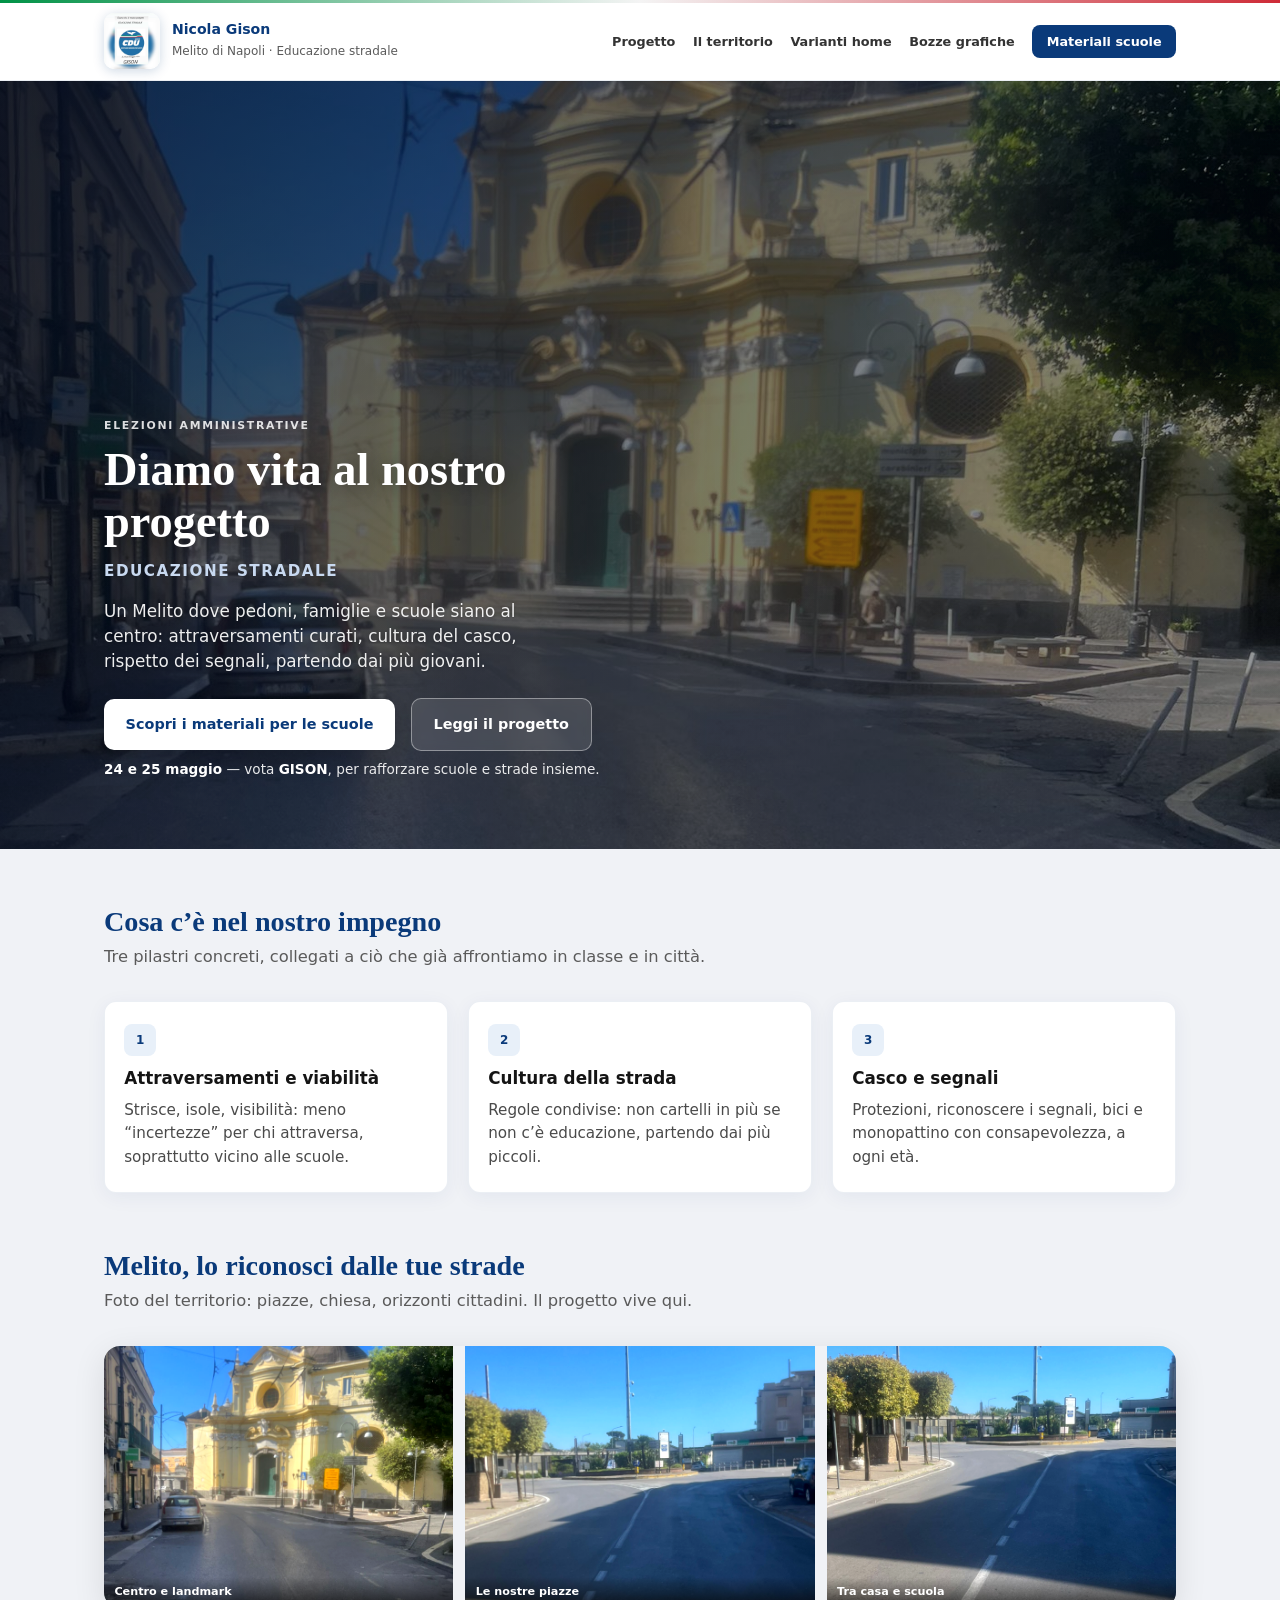
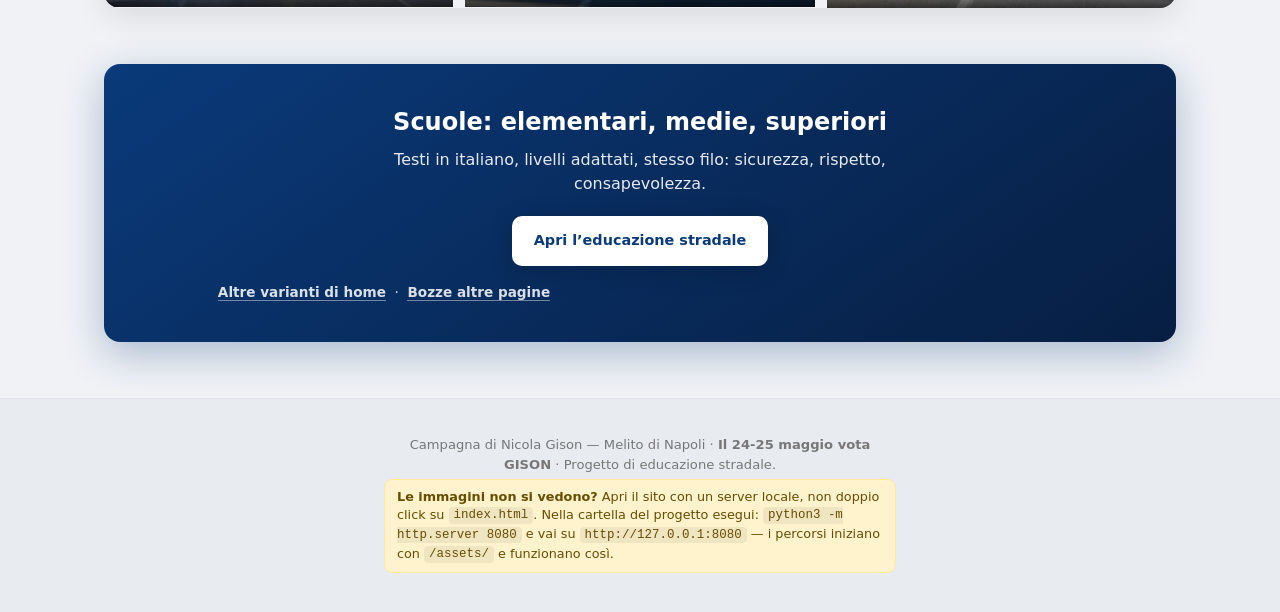
==== index.html @ 807c23c7 "Initial release: site v1.0.0 Made-with: Cursor" ====
<!DOCTYPE html>
<html lang="it">
  <head>
    <meta charset="utf-8" />
    <meta name="viewport" content="width=device-width, initial-scale=1" />
    <title>Nicola Gison — Educazione stradale a Melito di Napoli</title>
    <meta
      name="description"
      content="Diamo vita al nostro progetto. Educazione stradale, sicurezza, rispetto dei segnali. Nicola Gison, Melito di Napoli."
    />
    <link rel="preload" as="image" href="/assets/images/image1.jpeg" />
    <link rel="stylesheet" href="/assets/styles/brand.css" />
    <link rel="stylesheet" href="/assets/styles/landing.css" />
  </head>
  <body class="land">
    <div class="italy-stripe" role="presentation" aria-hidden="true"></div>

    <header class="land-header">
      <div class="land-header__inner">
        <a class="land-brand" href="/">
          <img src="/assets/logo.jpg" width="112" height="112" alt="Logo campagna: Educazione stradale, Nicola Gison" />
          <div class="land-brand__text">
            <strong>Nicola Gison</strong>
            <span>Melito di Napoli · Educazione stradale</span>
          </div>
        </a>
        <nav class="land-nav" aria-label="Navigazione principale">
          <a href="/#progetto">Progetto</a>
          <a href="/#melito">Il territorio</a>
          <a href="/concetti-landing.html">Varianti home</a>
          <a href="/bozze.html">Bozze grafiche</a>
          <a class="land-cta--small" href="/educazione/elementari.html">Materiali scuole</a>
        </nav>
      </div>
    </header>

    <section class="land-hero" aria-labelledby="land-title">
      <div class="land-hero__bg" aria-hidden="true">
        <img
          src="/assets/images/image1.jpeg"
          width="1536"
          height="2048"
          alt=""
          fetchpriority="high"
          decoding="async"
        />
      </div>
      <div class="land-hero__overlay" aria-hidden="true"></div>
      <div class="land-hero__content">
        <p class="land-hero__kicker">Elezioni amministrative</p>
        <h1 id="land-title">Diamo vita al nostro progetto</h1>
        <p class="land-hero__tag">Educazione stradale</p>
        <p class="lead">
          Un Melito dove pedoni, famiglie e scuole siano al centro: attraversamenti curati, cultura del casco, rispetto
          dei segnali, partendo dai più giovani.
        </p>
        <div class="land-hero__actions">
          <a class="land-cta" href="/educazione/elementari.html">Scopri i materiali per le scuole</a>
          <a class="land-cta land-cta--ghost" href="/#progetto">Leggi il progetto</a>
        </div>
        <p class="land-hero__vote">
          <strong>24 e 25 maggio</strong> — vota <strong>GISON</strong>, per rafforzare scuole e strade insieme.
        </p>
      </div>
    </section>

    <div class="land-wrap" id="progetto">
      <section class="land-section" aria-labelledby="h-progetto">
        <h2 id="h-progetto">Cosa c’è nel nostro impegno</h2>
        <p class="land-sub">Tre pilastri concreti, collegati a ciò che già affrontiamo in classe e in città.</p>
        <ol class="land-pillars" role="list">
          <li>
            <span class="n">1</span>
            <h3>Attraversamenti e viabilità</h3>
            <p>Strisce, isole, visibilità: meno “incertezze” per chi attraversa, soprattutto vicino alle scuole.</p>
          </li>
          <li>
            <span class="n">2</span>
            <h3>Cultura della strada</h3>
            <p>Regole condivise: non cartelli in più se non c’è educazione, partendo dai più piccoli.</p>
          </li>
          <li>
            <span class="n">3</span>
            <h3>Casco e segnali</h3>
            <p>Protezioni, riconoscere i segnali, bici e monopattino con consapevolezza, a ogni età.</p>
          </li>
        </ol>
      </section>
    </div>

    <div class="land-wrap" id="melito" style="padding-top: 0">
      <section class="land-section" aria-labelledby="h-melito">
        <h2 id="h-melito">Melito, lo riconosci dalle tue strade</h2>
        <p class="land-sub">Foto del territorio: piazze, chiesa, orizzonti cittadini. Il progetto vive qui.</p>
        <div class="land-photos">
          <figure>
            <img src="/assets/images/image1.jpeg" width="800" height="600" alt="Veduta a Melito, chiesa e strada" loading="lazy" />
            <figcaption>Centro e landmark</figcaption>
          </figure>
          <figure>
            <img src="/assets/images/image2.jpeg" width="800" height="600" alt="Scorcio a Melito di Napoli" loading="lazy" />
            <figcaption>Le nostre piazze</figcaption>
          </figure>
          <figure>
            <img src="/assets/images/image3.jpeg" width="800" height="600" alt="Ambiente cittadino, Melito" loading="lazy" />
            <figcaption>Tra casa e scuola</figcaption>
          </figure>
        </div>
      </section>
    </div>

    <div class="land-wrap" style="padding-top: 0">
      <div class="land-cta-block">
        <h2>Scuole: elementari, medie, superiori</h2>
        <p>Testi in italiano, livelli adattati, stesso filo: sicurezza, rispetto, consapevolezza.</p>
        <a class="land-cta" href="/educazione/elementari.html">Apri l’educazione stradale</a>
        <p style="margin: 1rem 0 0; font-size: 0.85rem; opacity: 0.85">
          <a class="land-link" style="color: #fff; border-color: rgba(255, 255, 255, 0.5)" href="/concetti-landing.html">Altre varianti di home</a>
          &nbsp;·&nbsp;
          <a class="land-link" style="color: #fff; border-color: rgba(255, 255, 255, 0.5)" href="/bozze.html">Bozze altre pagine</a>
        </p>
      </div>
    </div>

    <footer class="land-foot">
      <p>Campagna di Nicola Gison — Melito di Napoli · <strong>Il 24-25 maggio vota GISON</strong> · Progetto di educazione stradale.</p>
      <p class="land-srv" role="note">
        <strong>Le immagini non si vedono?</strong> Apri il sito con un server locale, non doppio click su <code>index.html</code>.
        Nella cartella del progetto esegui: <code>python3 -m http.server 8080</code> e vai su
        <code>http://127.0.0.1:8080</code> — i percorsi iniziano con <code>/assets/</code> e funzionano così.
      </p>
    </footer>
  </body>
</html>
---- assets/styles/brand.css ----
/* Palette da logo campagna: blu, bianco, nero, tricolore. Foto: ritaglio e “punch” in CSS. */
:root {
  --brand-blue: #0a3a7a;
  --brand-blue-mid: #13509e;
  --brand-blue-soft: #e8f0f9;
  --brand-ink: #141414;
  --brand-italy-green: #009246;
  --brand-italy-red: #ce2b37;
  --brand-stone: #c4a35a;
  --brand-white: #ffffff;
  --photo-filter: contrast(1.1) saturate(1.12) brightness(0.99);
  --photo-radius: 10px;
}

.italy-stripe {
  display: block;
  height: 3px;
  width: 100%;
  background: linear-gradient(
    90deg,
    var(--brand-italy-green) 0%,
    #f4f4f4 50%,
    var(--brand-italy-red) 100%
  );
}

/* Logo ufficiale: quadrato, niente crop circolare forzato */
.site-logo {
  display: block;
  border-radius: 10px;
  box-shadow: 0 2px 10px rgba(10, 58, 120, 0.18);
  object-fit: cover;
  background: var(--brand-white);
}

/* Foto del territorio: verticale → hero orizzontale = crop alto (cielo + landmark) */
.photo-hero {
  filter: var(--photo-filter);
  border-radius: var(--photo-radius);
}

@media (pointer: fine) and (hover: hover) {
  .photo-hero:hover {
    filter: contrast(1.14) saturate(1.16) brightness(1.01);
  }
}

/* Striscia educazione: aspect fisso, meno “vuoto” su mobile */
.photo-strip {
  filter: var(--photo-filter);
  width: 100%;
  height: 100%;
  min-height: 120px;
  object-fit: cover;
  object-position: center 32%;
  border-radius: 8px 8px 0 0;
}

.melito-strip figure:nth-child(1) .photo-strip {
  object-position: 50% 30%;
}
.melito-strip figure:nth-child(2) .photo-strip {
  object-position: 50% 38%;
}
.melito-strip figure:nth-child(3) .photo-strip {
  object-position: 50% 35%;
}
---- assets/styles/landing.css ----
/* Landing: una sola colonna, gerarchia chiara, focus su CTA. Richiede server locale o hosting (percorsi /assets/). */
.land {
  --land-max: 72rem;
  --land-pad: clamp(1.25rem, 4vw, 2.5rem);
  color: var(--brand-ink);
  background: #f0f2f6;
  font-family: system-ui, -apple-system, "Segoe UI", Roboto, "Helvetica Neue", sans-serif;
  line-height: 1.5;
  margin: 0;
  min-height: 100vh;
}

.land * {
  box-sizing: border-box;
}

a.land-link {
  color: var(--brand-blue-mid);
  font-weight: 600;
  text-decoration: none;
  border-bottom: 1px solid rgba(19, 80, 158, 0.35);
}
a.land-link:hover {
  border-color: var(--brand-blue);
  color: var(--brand-blue);
}

/* Header */
.land-header {
  position: sticky;
  top: 0;
  z-index: 20;
  background: rgba(255, 255, 255, 0.95);
  backdrop-filter: blur(8px);
  -webkit-backdrop-filter: blur(8px);
  border-bottom: 1px solid rgba(10, 58, 120, 0.08);
  box-shadow: 0 1px 0 rgba(0, 0, 0, 0.04);
}
.land-header__inner {
  max-width: var(--land-max);
  margin: 0 auto;
  padding: 0.65rem var(--land-pad);
  display: flex;
  flex-wrap: wrap;
  align-items: center;
  justify-content: space-between;
  gap: 0.75rem 1.25rem;
}
.land-brand {
  display: flex;
  align-items: center;
  gap: 0.75rem;
  text-decoration: none;
  color: inherit;
}
.land-brand img {
  width: 3.5rem;
  height: 3.5rem;
  border-radius: 10px;
  box-shadow: 0 2px 12px rgba(10, 58, 120, 0.2);
  flex-shrink: 0;
}
.land-brand__text strong {
  display: block;
  font-size: 0.88rem;
  line-height: 1.2;
  color: var(--brand-blue);
}
.land-brand__text span {
  font-size: 0.75rem;
  color: #5a5a5a;
  font-weight: 500;
}
.land-nav {
  display: flex;
  flex-wrap: wrap;
  gap: 0.4rem 1.1rem;
  font-size: 0.8rem;
  font-weight: 600;
  align-items: center;
}
.land-nav a {
  color: #333;
  text-decoration: none;
  padding: 0.4rem 0;
}
.land-nav a:hover {
  color: var(--brand-blue);
}
.land-nav a.land-cta--small {
  background: var(--brand-blue);
  color: #fff !important;
  padding: 0.45rem 0.9rem;
  border-radius: 8px;
  font-size: 0.8rem;
}
.land-nav a.land-cta--small:hover {
  background: var(--brand-blue-mid);
}

/* Hero */
.land-hero {
  position: relative;
  min-height: min(88vh, 48rem);
  display: flex;
  align-items: flex-end;
  color: #fff;
  overflow: hidden;
}
.land-hero__bg {
  position: absolute;
  inset: 0;
  z-index: 0;
  background: var(--brand-blue) center / cover no-repeat;
}
.land-hero__bg img {
  width: 100%;
  height: 100%;
  object-fit: cover;
  object-position: center 30%;
  display: block;
  /* Equilibrio: foto visibile, testo ancora leggibile */
  filter: brightness(0.9) contrast(1.06) saturate(1.06);
}
.land-hero__overlay {
  position: absolute;
  inset: 0;
  z-index: 1;
  /* Velo più leggero rispetto alla versione “troppo scura” */
  background: linear-gradient(
    120deg,
    rgba(0, 0, 0, 0.12) 0%,
    rgba(0, 0, 0, 0.04) 100%
  ),
    linear-gradient(
      120deg,
      rgba(2, 10, 28, 0.78) 0%,
      rgba(2, 10, 28, 0.48) 45%,
      rgba(2, 10, 28, 0.32) 100%
    );
  pointer-events: none;
}
.land-hero__content {
  position: relative;
  z-index: 2;
  max-width: var(--land-max);
  margin: 0 auto;
  padding: 2.5rem var(--land-pad) 3.5rem;
  width: 100%;
}
.land-hero__kicker {
  text-transform: uppercase;
  letter-spacing: 0.16em;
  font-size: 0.68rem;
  font-weight: 700;
  color: rgba(255, 255, 255, 0.85);
  margin: 0 0 0.6rem;
}
.land-hero h1 {
  font-family: Georgia, "Times New Roman", serif;
  font-size: clamp(1.9rem, 4.2vw, 2.9rem);
  font-weight: 600;
  line-height: 1.12;
  margin: 0 0 0.75rem;
  max-width: 18ch;
  text-shadow: 0 2px 20px rgba(0, 0, 0, 0.35);
}
.land-hero__tag {
  display: block;
  font-size: 0.95rem;
  font-weight: 700;
  text-transform: uppercase;
  letter-spacing: 0.1em;
  color: #c8d9f0;
  margin: 0 0 1rem;
  max-width: 28ch;
}
.land-hero p.lead {
  font-size: 1.05rem;
  line-height: 1.5;
  max-width: 40ch;
  color: rgba(255, 255, 255, 0.92);
  margin: 0 0 1.5rem;
  text-shadow: 0 1px 3px rgba(0, 0, 0, 0.25);
}
.land-hero__actions {
  display: flex;
  flex-wrap: wrap;
  align-items: center;
  gap: 0.75rem 1rem;
}
a.land-cta {
  display: inline-flex;
  align-items: center;
  justify-content: center;
  padding: 0.9rem 1.35rem;
  background: #fff;
  color: var(--brand-blue) !important;
  font-weight: 700;
  font-size: 0.9rem;
  text-decoration: none;
  border-radius: 10px;
  box-shadow: 0 4px 24px rgba(0, 0, 0, 0.2);
  border: none;
}
a.land-cta:hover {
  background: #f0f4fc;
  color: var(--brand-ink) !important;
}
a.land-cta--ghost {
  background: rgba(255, 255, 255, 0.12);
  color: #fff !important;
  box-shadow: none;
  border: 1px solid rgba(255, 255, 255, 0.4);
  backdrop-filter: blur(4px);
}
a.land-cta--ghost:hover {
  background: rgba(255, 255, 255, 0.22);
  color: #fff !important;
}
.land-hero__vote {
  font-size: 0.85rem;
  color: rgba(255, 255, 255, 0.9);
  width: 100%;
  margin-top: 0.5rem;
}
.land-hero__vote strong {
  color: #fff;
}

/* Sezioni */
.land-wrap {
  max-width: var(--land-max);
  margin: 0 auto;
  padding: 3.5rem var(--land-pad);
}
.land-section h2 {
  font-family: Georgia, serif;
  font-size: clamp(1.45rem, 2.2vw, 1.8rem);
  color: var(--brand-blue);
  margin: 0 0 0.4rem;
  line-height: 1.2;
}
.land-section .land-sub {
  color: #5a5a5a;
  font-size: 1.02rem;
  max-width: 46rem;
  margin: 0 0 2rem;
}

.land-pillars {
  display: grid;
  grid-template-columns: repeat(auto-fit, minmax(15rem, 1fr));
  gap: 1.25rem;
  margin: 0;
  list-style: none;
  padding: 0;
}
.land-pillars li {
  background: #fff;
  border-radius: 12px;
  padding: 1.35rem 1.2rem 1.4rem;
  border: 1px solid rgba(10, 58, 120, 0.08);
  box-shadow: 0 4px 20px rgba(10, 58, 120, 0.06);
}
.land-pillars .n {
  display: inline-flex;
  width: 2rem;
  height: 2rem;
  align-items: center;
  justify-content: center;
  background: var(--brand-blue-soft);
  color: var(--brand-blue);
  font-size: 0.75rem;
  font-weight: 800;
  border-radius: 8px;
  margin-bottom: 0.65rem;
}
.land-pillars h3 {
  margin: 0 0 0.45rem;
  font-size: 1.05rem;
  color: var(--brand-ink);
}
.land-pillars p {
  margin: 0;
  color: #4a4a4a;
  font-size: 0.95rem;
  line-height: 1.55;
}

.land-photos {
  display: grid;
  grid-template-columns: repeat(3, 1fr);
  gap: 0.75rem;
  border-radius: 16px;
  overflow: hidden;
  box-shadow: 0 8px 32px rgba(0, 0, 0, 0.1);
}
@media (max-width: 700px) {
  .land-photos {
    grid-template-columns: 1fr;
  }
}
.land-photos figure {
  margin: 0;
  position: relative;
  aspect-ratio: 4/3;
  background: #ddd;
}
.land-photos img {
  width: 100%;
  height: 100%;
  object-fit: cover;
  object-position: center 32%;
  display: block;
  filter: contrast(1.08) saturate(1.1);
  transition: transform 0.4s ease;
}
@media (pointer: fine) and (hover: hover) {
  .land-photos figure:hover img {
    transform: scale(1.02);
  }
}
.land-photos figcaption {
  position: absolute;
  bottom: 0;
  left: 0;
  right: 0;
  padding: 0.5rem 0.65rem;
  background: linear-gradient(transparent, rgba(0, 0, 0, 0.7));
  color: #fff;
  font-size: 0.7rem;
  line-height: 1.3;
  font-weight: 600;
}

.land-cta-block {
  text-align: center;
  background: linear-gradient(145deg, var(--brand-blue) 0%, #071e42 100%);
  color: #fff;
  border-radius: 16px;
  padding: 2.5rem 1.5rem;
  margin: 0;
  box-shadow: 0 12px 40px rgba(10, 58, 120, 0.3);
}
.land-cta-block h2 {
  color: #fff;
  margin: 0 0 0.5rem;
}
.land-cta-block p {
  margin: 0 0 1.25rem;
  opacity: 0.9;
  max-width: 32rem;
  margin-left: auto;
  margin-right: auto;
}
.land-cta-block a.land-cta {
  color: var(--brand-blue) !important;
  background: #fff;
}

.land-foot {
  text-align: center;
  padding: 2rem var(--land-pad) 2.5rem;
  color: #777;
  font-size: 0.82rem;
  border-top: 1px solid #e0e4ea;
  background: #e8ebf0;
}
.land-foot p {
  margin: 0.25rem 0;
  max-width: 32rem;
  margin-left: auto;
  margin-right: auto;
}

.land-srv {
  max-width: 32rem;
  margin: 0.75rem auto 0;
  padding: 0.5rem 0.75rem;
  background: #fff3cd;
  color: #664d00;
  border-radius: 8px;
  font-size: 0.8rem;
  line-height: 1.4;
  text-align: left;
  border: 1px solid #ffe7a0;
}
.land-srv code {
  font-size: 0.78rem;
  background: rgba(0, 0, 0, 0.06);
  padding: 0.1em 0.4em;
  border-radius: 4px;
}
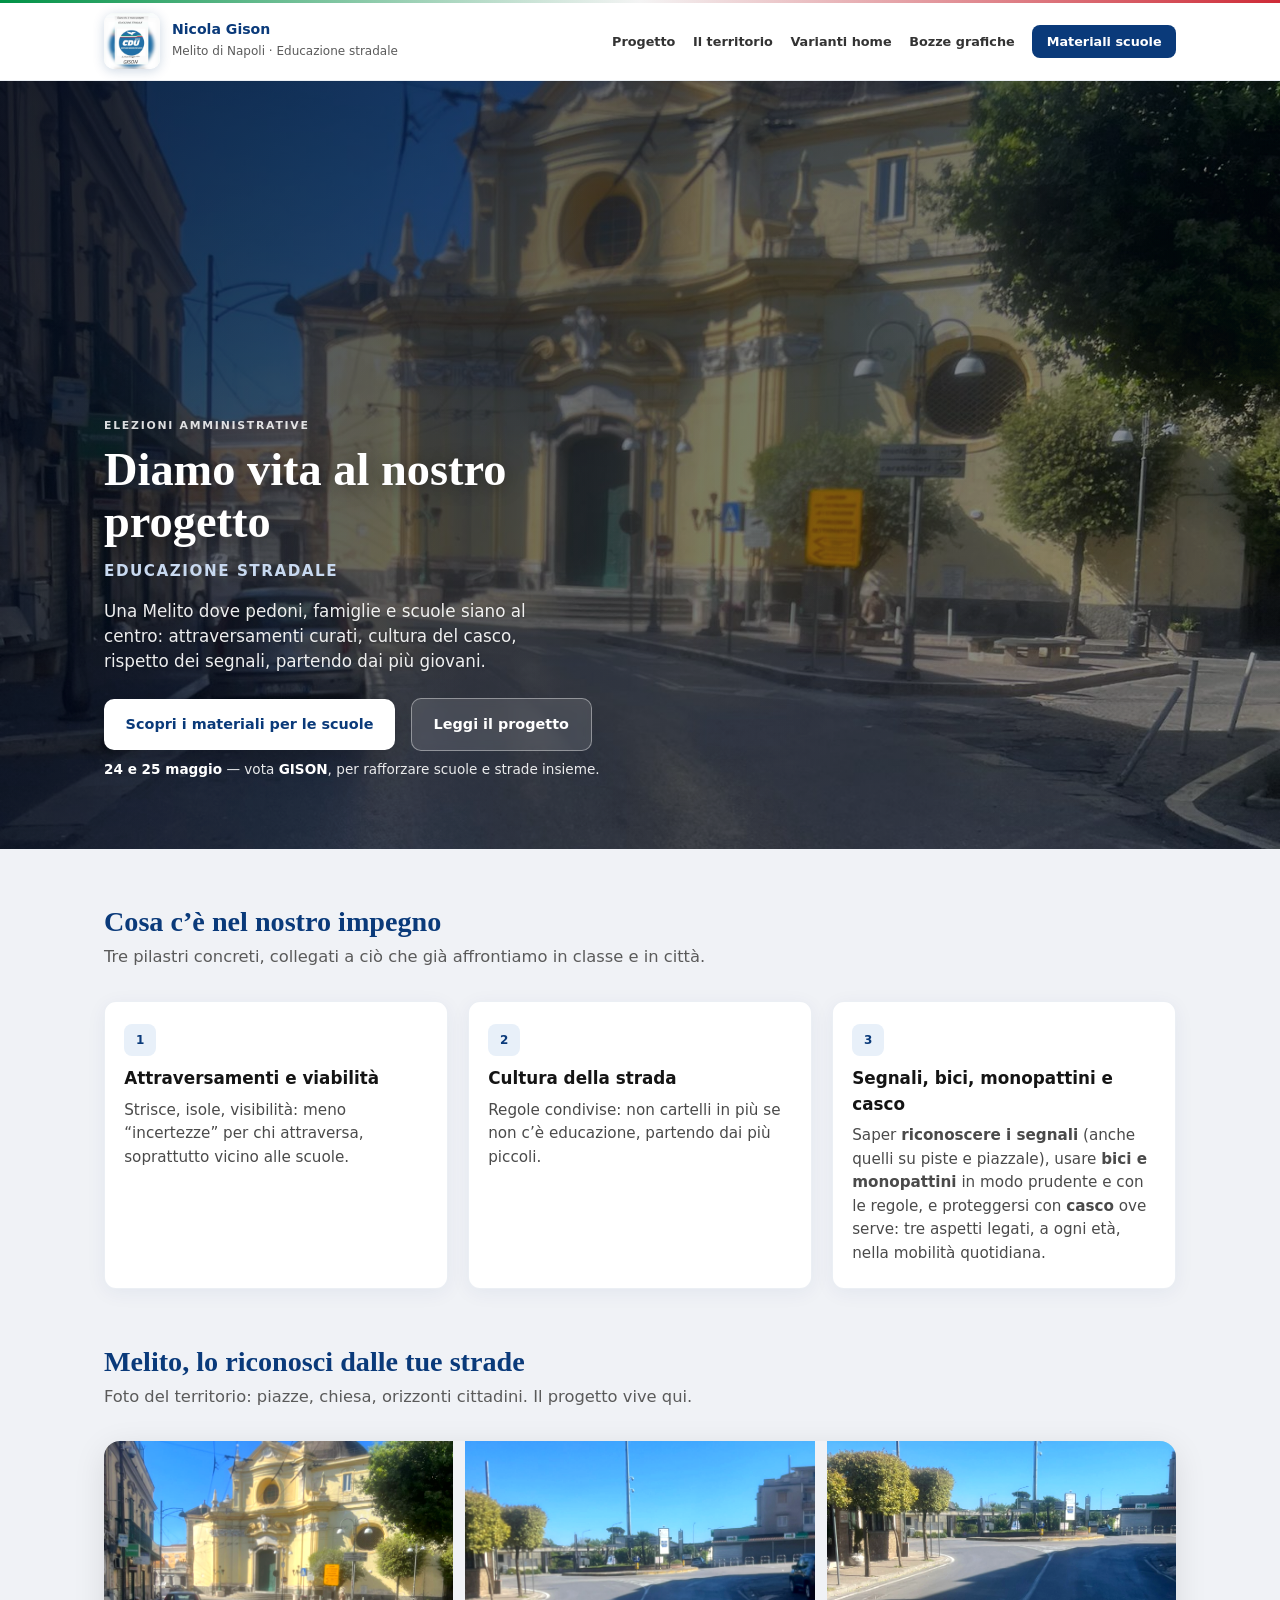
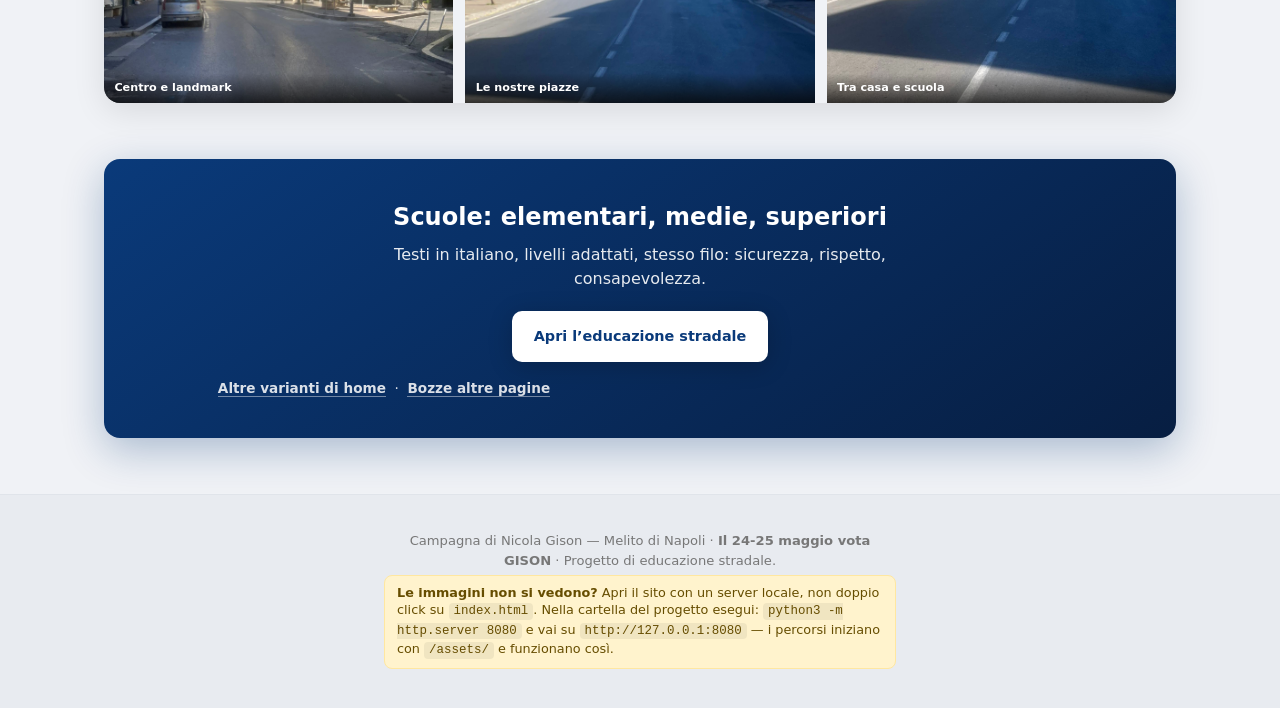
==== commit 834ef26c: "Contenuti educazione stradale: pilastro 3 (segnali, bici, monopattini, casco), Una Melito, illustraz" ====
--- a/index.html
+++ b/index.html
@@ -3,6 +3,10 @@
   <head>
     <meta charset="utf-8" />
     <meta name="viewport" content="width=device-width, initial-scale=1" />
+    <link rel="canonical" href="https://scuolaeguida.com/" />
+    <meta property="og:url" content="https://scuolaeguida.com/" />
+    <meta property="og:site_name" content="Nicola Gison — Educazione stradale, Melito" />
+    <meta property="og:type" content="website" />
     <title>Nicola Gison — Educazione stradale a Melito di Napoli</title>
     <meta
       name="description"
@@ -51,7 +55,7 @@
         <h1 id="land-title">Diamo vita al nostro progetto</h1>
         <p class="land-hero__tag">Educazione stradale</p>
         <p class="lead">
-          Un Melito dove pedoni, famiglie e scuole siano al centro: attraversamenti curati, cultura del casco, rispetto
+          Una Melito dove pedoni, famiglie e scuole siano al centro: attraversamenti curati, cultura del casco, rispetto
           dei segnali, partendo dai più giovani.
         </p>
         <div class="land-hero__actions">
@@ -81,8 +85,12 @@
           </li>
           <li>
             <span class="n">3</span>
-            <h3>Casco e segnali</h3>
-            <p>Protezioni, riconoscere i segnali, bici e monopattino con consapevolezza, a ogni età.</p>
+            <h3>Segnali, bici, monopattini e casco</h3>
+            <p>
+              Saper <strong>riconoscere i segnali</strong> (anche quelli su piste e piazzale), usare
+              <strong>bici e monopattini</strong> in modo prudente e con le regole, e proteggersi con
+              <strong>casco</strong> ove serve: tre aspetti legati, a ogni età, nella mobilità quotidiana.
+            </p>
           </li>
         </ol>
       </section>
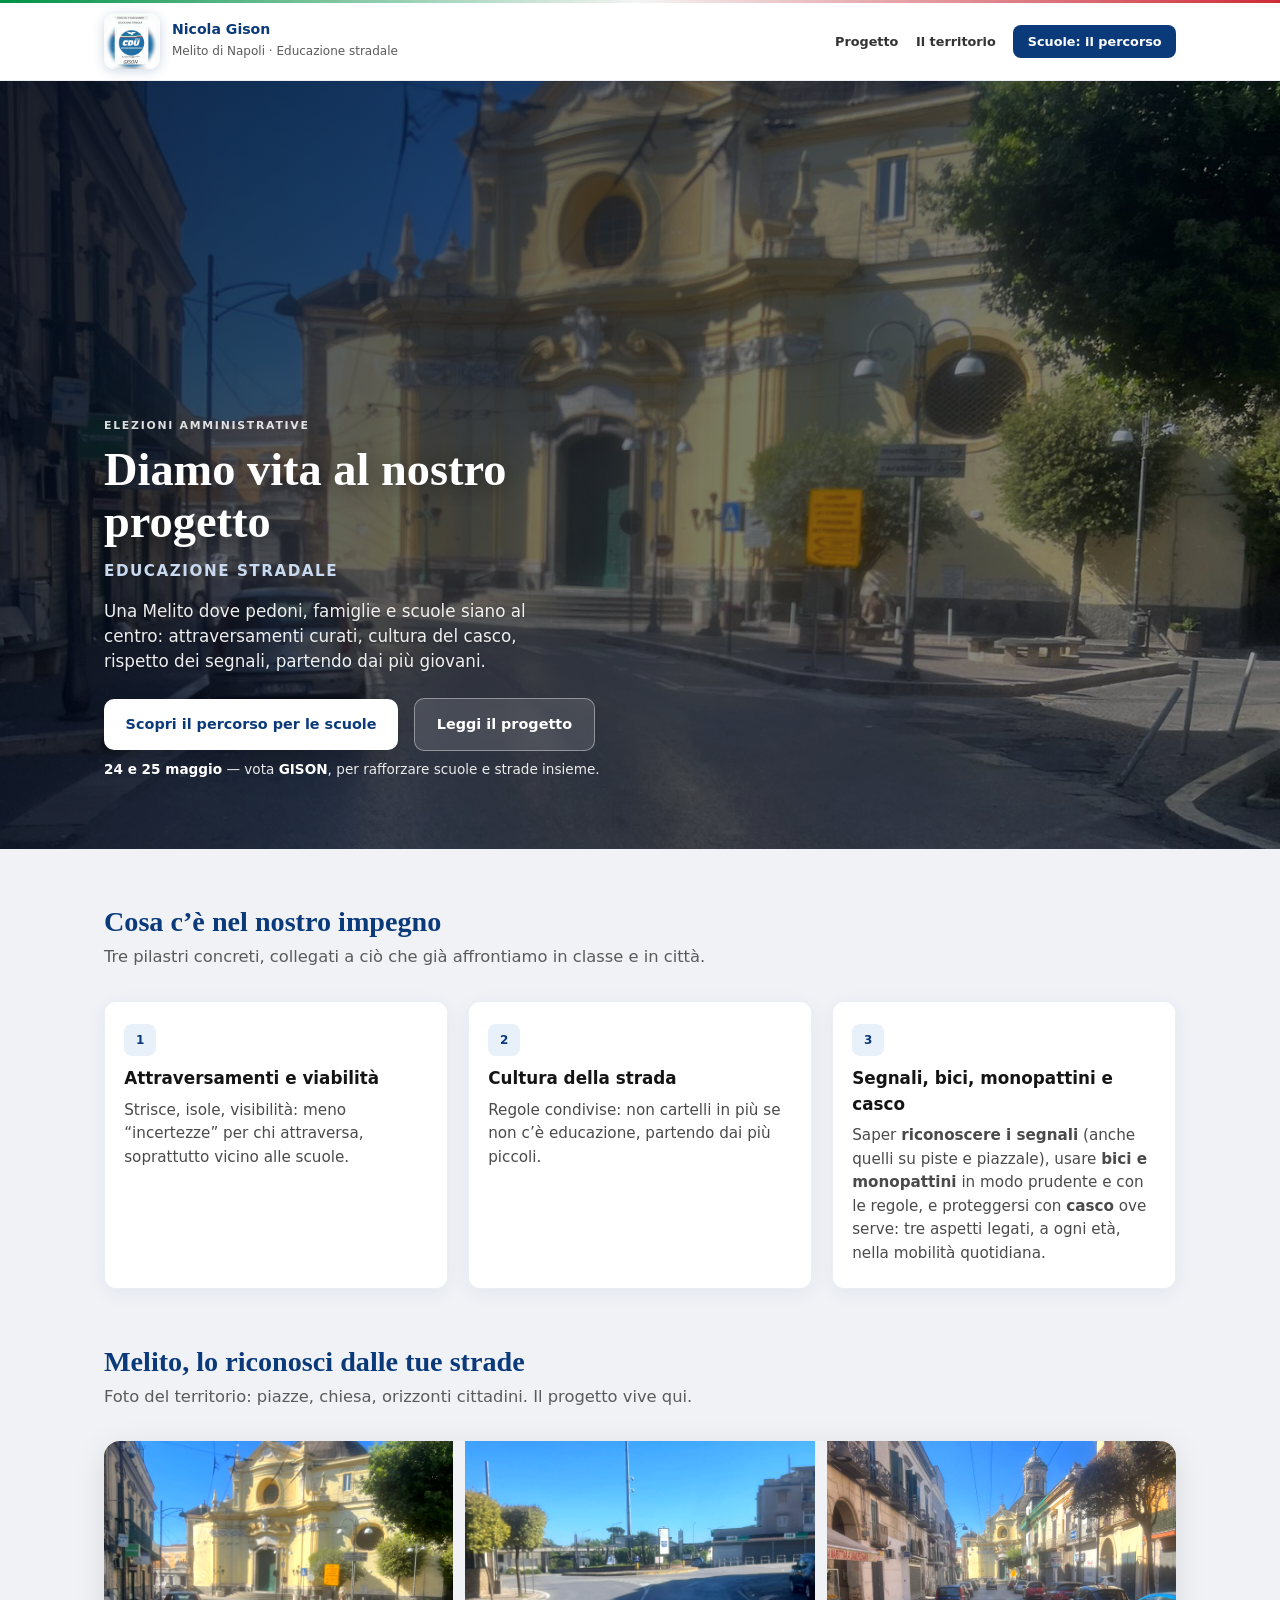
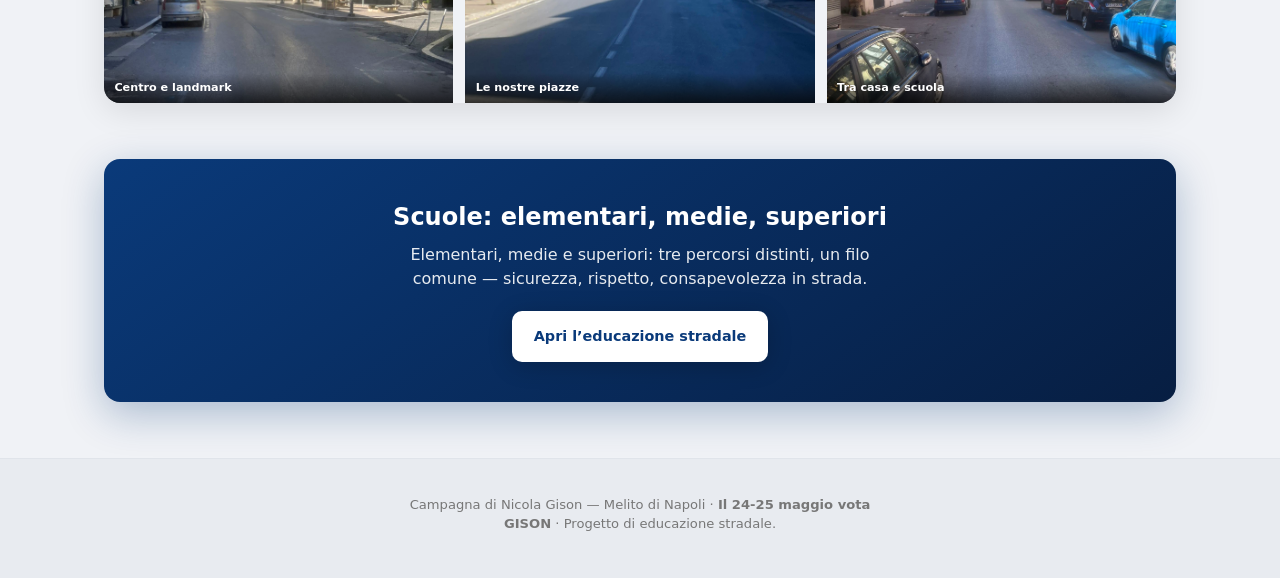
==== commit 98221164: "Contenuti educazione, SEO/social, Analytics, stili griglia e asset - Meta Open Graph e Twitter su tu" ====
--- a/index.html
+++ b/index.html
@@ -1,17 +1,66 @@
 <!DOCTYPE html>
 <html lang="it">
   <head>
+    <!-- Google tag (gtag.js) -->
+    <script async src="https://www.googletagmanager.com/gtag/js?id=G-B998GMXYSK"></script>
+    <script>
+      window.dataLayer = window.dataLayer || [];
+      function gtag(){dataLayer.push(arguments);}
+      gtag('js', new Date());
+
+      gtag('config', 'G-B998GMXYSK');
+    </script>
     <meta charset="utf-8" />
     <meta name="viewport" content="width=device-width, initial-scale=1" />
     <link rel="canonical" href="https://scuolaeguida.com/" />
-    <meta property="og:url" content="https://scuolaeguida.com/" />
-    <meta property="og:site_name" content="Nicola Gison — Educazione stradale, Melito" />
-    <meta property="og:type" content="website" />
     <title>Nicola Gison — Educazione stradale a Melito di Napoli</title>
     <meta
       name="description"
-      content="Diamo vita al nostro progetto. Educazione stradale, sicurezza, rispetto dei segnali. Nicola Gison, Melito di Napoli."
+      content="Diamo vita al nostro progetto. Educazione stradale, sicurezza, rispetto dei segnali. Percorsi per scuole e città. Nicola Gison, Melito di Napoli."
     />
+    <meta name="theme-color" content="#0a3a7a" />
+    <meta property="og:locale" content="it_IT" />
+    <meta property="og:type" content="website" />
+    <meta property="og:site_name" content="Nicola Gison — Educazione stradale" />
+    <meta property="og:url" content="https://scuolaeguida.com/" />
+    <meta property="og:title" content="Nicola Gison — Educazione stradale a Melito di Napoli" />
+    <meta
+      property="og:description"
+      content="Diamo vita al nostro progetto. Educazione stradale, sicurezza, rispetto dei segnali. Percorsi per scuole e città. Nicola Gison, Melito di Napoli."
+    />
+    <meta property="og:image" content="https://scuolaeguida.com/assets/images/image1.jpeg" />
+    <meta property="og:image:width" content="1536" />
+    <meta property="og:image:height" content="2048" />
+    <meta
+      property="og:image:alt"
+      content="Veduta a Melito — educazione stradale, pedoni, scuole e città con Nicola Gison"
+    />
+    <meta name="twitter:card" content="summary_large_image" />
+    <meta name="twitter:title" content="Nicola Gison — Educazione stradale a Melito di Napoli" />
+    <meta
+      name="twitter:description"
+      content="Diamo vita al nostro progetto. Educazione stradale, sicurezza, rispetto dei segnali. Percorsi per scuole e città. Nicola Gison, Melito di Napoli."
+    />
+    <meta name="twitter:image" content="https://scuolaeguida.com/assets/images/image1.jpeg" />
+    <script type="application/ld+json">
+      {
+        "@context": "https://schema.org",
+        "@type": "WebSite",
+        "name": "Nicola Gison — Educazione stradale",
+        "url": "https://scuolaeguida.com/",
+        "inLanguage": "it-IT",
+        "description": "Diamo vita al nostro progetto. Educazione stradale, sicurezza, rispetto dei segnali. Percorsi per scuole e città. Melito di Napoli.",
+        "publisher": {
+          "@type": "Person",
+          "name": "Nicola Gison",
+          "address": {
+            "@type": "PostalAddress",
+            "addressLocality": "Melito di Napoli",
+            "addressCountry": "IT"
+          }
+        }
+      }
+    </script>
     <link rel="preload" as="image" href="/assets/images/image1.jpeg" />
     <link rel="stylesheet" href="/assets/styles/brand.css" />
     <link rel="stylesheet" href="/assets/styles/landing.css" />
@@ -31,9 +80,7 @@
         <nav class="land-nav" aria-label="Navigazione principale">
           <a href="/#progetto">Progetto</a>
           <a href="/#melito">Il territorio</a>
-          <a href="/concetti-landing.html">Varianti home</a>
-          <a href="/bozze.html">Bozze grafiche</a>
-          <a class="land-cta--small" href="/educazione/elementari.html">Materiali scuole</a>
+          <a class="land-cta--small" href="/educazione/elementari.html">Scuole: il percorso</a>
         </nav>
       </div>
     </header>
@@ -59,7 +106,7 @@
           dei segnali, partendo dai più giovani.
         </p>
         <div class="land-hero__actions">
-          <a class="land-cta" href="/educazione/elementari.html">Scopri i materiali per le scuole</a>
+          <a class="land-cta" href="/educazione/elementari.html">Scopri il percorso per le scuole</a>
           <a class="land-cta land-cta--ghost" href="/#progetto">Leggi il progetto</a>
         </div>
         <p class="land-hero__vote">
@@ -110,7 +157,7 @@
             <figcaption>Le nostre piazze</figcaption>
           </figure>
           <figure>
-            <img src="/assets/images/image3.jpeg" width="800" height="600" alt="Ambiente cittadino, Melito" loading="lazy" />
+            <img src="/assets/images/image6.JPG" width="800" height="600" alt="Veduta a Melito di Napoli" loading="lazy" />
             <figcaption>Tra casa e scuola</figcaption>
           </figure>
         </div>
@@ -120,23 +167,13 @@
     <div class="land-wrap" style="padding-top: 0">
       <div class="land-cta-block">
         <h2>Scuole: elementari, medie, superiori</h2>
-        <p>Testi in italiano, livelli adattati, stesso filo: sicurezza, rispetto, consapevolezza.</p>
+        <p>Elementari, medie e superiori: tre percorsi distinti, un filo comune — sicurezza, rispetto, consapevolezza in strada.</p>
         <a class="land-cta" href="/educazione/elementari.html">Apri l’educazione stradale</a>
-        <p style="margin: 1rem 0 0; font-size: 0.85rem; opacity: 0.85">
-          <a class="land-link" style="color: #fff; border-color: rgba(255, 255, 255, 0.5)" href="/concetti-landing.html">Altre varianti di home</a>
-          &nbsp;·&nbsp;
-          <a class="land-link" style="color: #fff; border-color: rgba(255, 255, 255, 0.5)" href="/bozze.html">Bozze altre pagine</a>
-        </p>
       </div>
     </div>
 
     <footer class="land-foot">
       <p>Campagna di Nicola Gison — Melito di Napoli · <strong>Il 24-25 maggio vota GISON</strong> · Progetto di educazione stradale.</p>
-      <p class="land-srv" role="note">
-        <strong>Le immagini non si vedono?</strong> Apri il sito con un server locale, non doppio click su <code>index.html</code>.
-        Nella cartella del progetto esegui: <code>python3 -m http.server 8080</code> e vai su
-        <code>http://127.0.0.1:8080</code> — i percorsi iniziano con <code>/assets/</code> e funzionano così.
-      </p>
     </footer>
   </body>
 </html>
--- a/assets/styles/landing.css
+++ b/assets/styles/landing.css
@@ -373,22 +373,3 @@
   margin-left: auto;
   margin-right: auto;
 }
-
-.land-srv {
-  max-width: 32rem;
-  margin: 0.75rem auto 0;
-  padding: 0.5rem 0.75rem;
-  background: #fff3cd;
-  color: #664d00;
-  border-radius: 8px;
-  font-size: 0.8rem;
-  line-height: 1.4;
-  text-align: left;
-  border: 1px solid #ffe7a0;
-}
-.land-srv code {
-  font-size: 0.78rem;
-  background: rgba(0, 0, 0, 0.06);
-  padding: 0.1em 0.4em;
-  border-radius: 4px;
-}
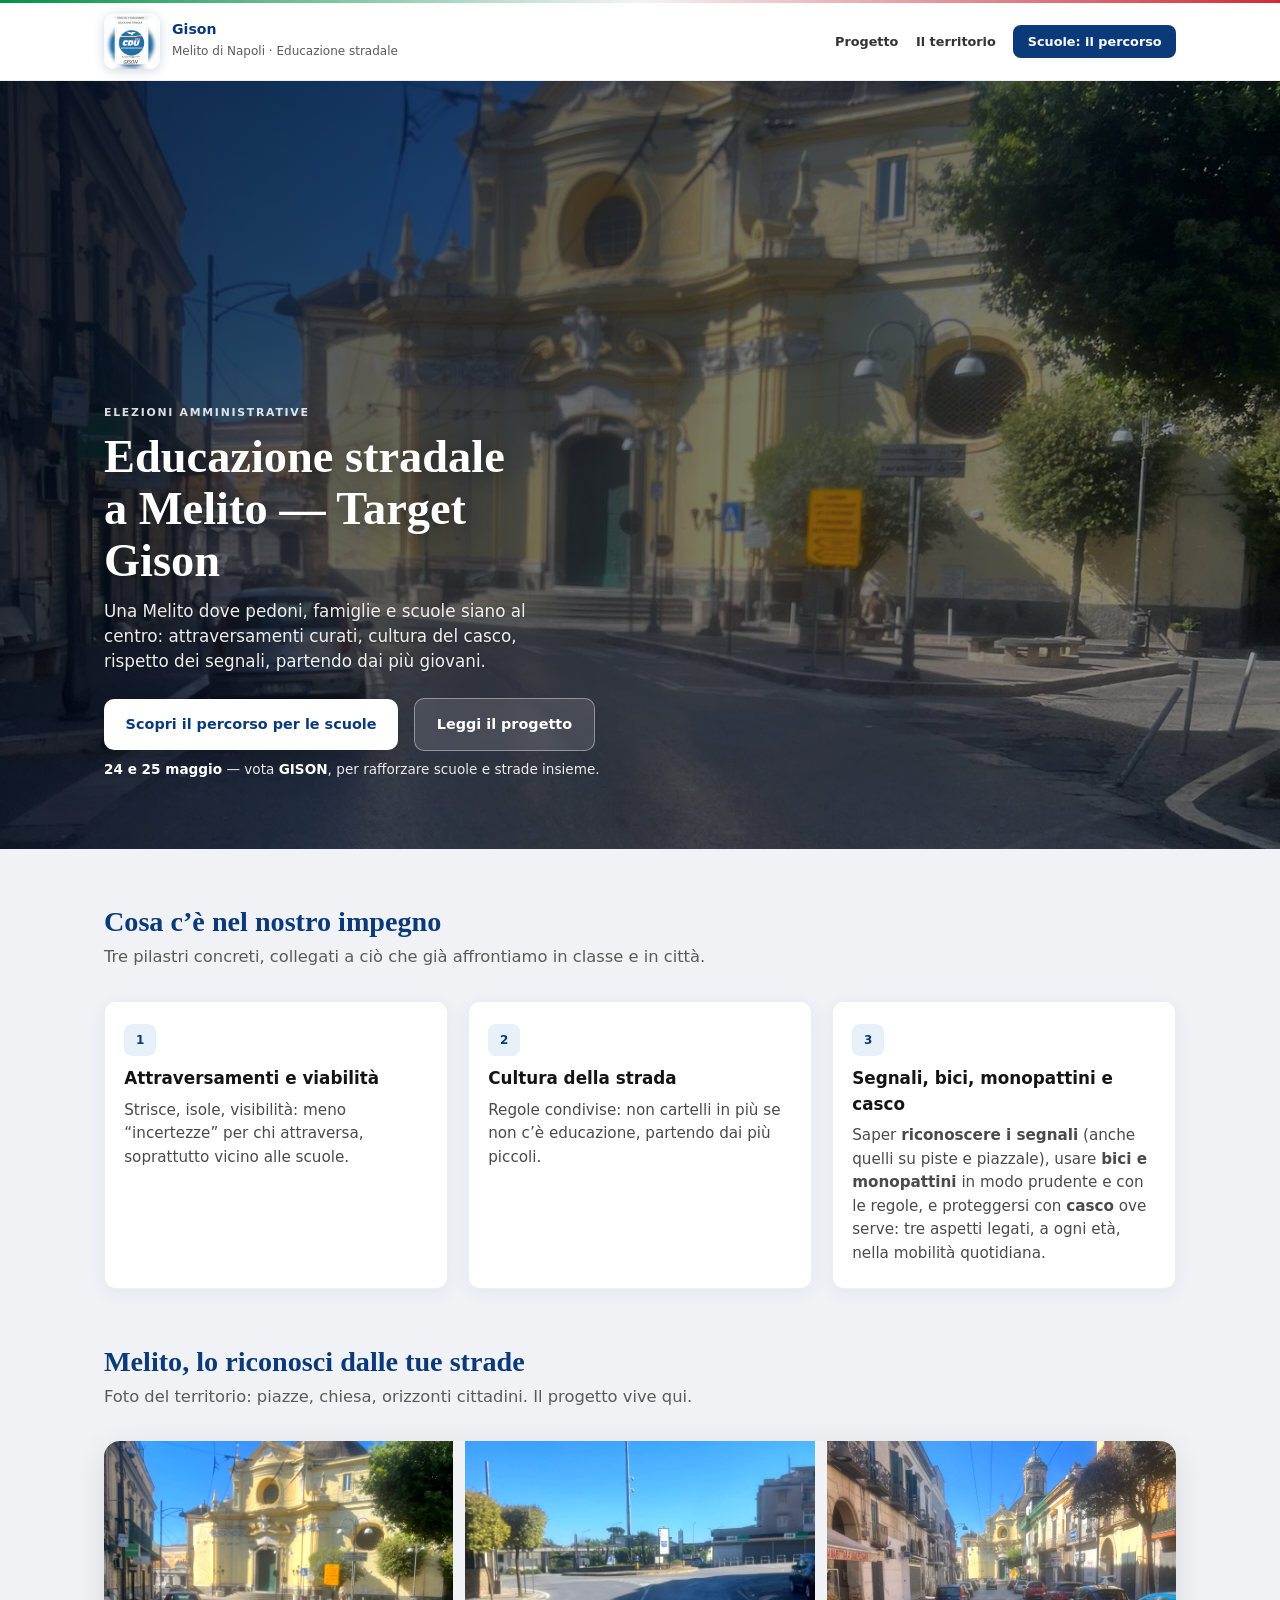
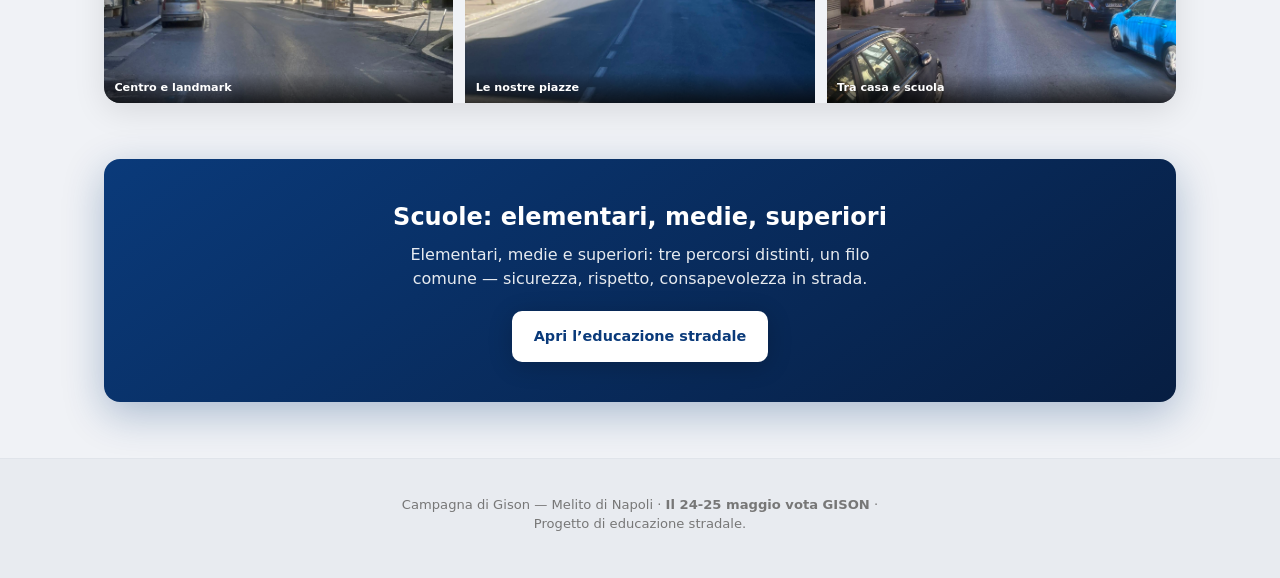
==== commit 2d986043: "Brand Gison, hero Target Gison; illustrazioni edu allineate - Nicola → Gison in testi, meta e JSON-L" ====
--- a/index.html
+++ b/index.html
@@ -13,46 +13,46 @@
     <meta charset="utf-8" />
     <meta name="viewport" content="width=device-width, initial-scale=1" />
     <link rel="canonical" href="https://scuolaeguida.com/" />
-    <title>Nicola Gison — Educazione stradale a Melito di Napoli</title>
+    <title>Gison — Educazione stradale a Melito di Napoli</title>
     <meta
       name="description"
-      content="Diamo vita al nostro progetto. Educazione stradale, sicurezza, rispetto dei segnali. Percorsi per scuole e città. Nicola Gison, Melito di Napoli."
+      content="Educazione stradale a Melito — Target Gison. Sicurezza, rispetto dei segnali, percorsi per scuole e città. Gison, Melito di Napoli."
     />
     <meta name="theme-color" content="#0a3a7a" />
     <meta property="og:locale" content="it_IT" />
     <meta property="og:type" content="website" />
-    <meta property="og:site_name" content="Nicola Gison — Educazione stradale" />
+    <meta property="og:site_name" content="Gison — Educazione stradale" />
     <meta property="og:url" content="https://scuolaeguida.com/" />
-    <meta property="og:title" content="Nicola Gison — Educazione stradale a Melito di Napoli" />
+    <meta property="og:title" content="Gison — Educazione stradale a Melito di Napoli" />
     <meta
       property="og:description"
-      content="Diamo vita al nostro progetto. Educazione stradale, sicurezza, rispetto dei segnali. Percorsi per scuole e città. Nicola Gison, Melito di Napoli."
+      content="Educazione stradale a Melito — Target Gison. Sicurezza, rispetto dei segnali, percorsi per scuole e città. Gison, Melito di Napoli."
     />
     <meta property="og:image" content="https://scuolaeguida.com/assets/images/image1.jpeg" />
     <meta property="og:image:width" content="1536" />
     <meta property="og:image:height" content="2048" />
     <meta
       property="og:image:alt"
-      content="Veduta a Melito — educazione stradale, pedoni, scuole e città con Nicola Gison"
+      content="Veduta a Melito — educazione stradale, pedoni, scuole e città con Gison"
     />
     <meta name="twitter:card" content="summary_large_image" />
-    <meta name="twitter:title" content="Nicola Gison — Educazione stradale a Melito di Napoli" />
+    <meta name="twitter:title" content="Gison — Educazione stradale a Melito di Napoli" />
     <meta
       name="twitter:description"
-      content="Diamo vita al nostro progetto. Educazione stradale, sicurezza, rispetto dei segnali. Percorsi per scuole e città. Nicola Gison, Melito di Napoli."
+      content="Educazione stradale a Melito — Target Gison. Sicurezza, rispetto dei segnali, percorsi per scuole e città. Gison, Melito di Napoli."
     />
     <meta name="twitter:image" content="https://scuolaeguida.com/assets/images/image1.jpeg" />
     <script type="application/ld+json">
       {
         "@context": "https://schema.org",
         "@type": "WebSite",
-        "name": "Nicola Gison — Educazione stradale",
+        "name": "Gison — Educazione stradale",
         "url": "https://scuolaeguida.com/",
         "inLanguage": "it-IT",
-        "description": "Diamo vita al nostro progetto. Educazione stradale, sicurezza, rispetto dei segnali. Percorsi per scuole e città. Melito di Napoli.",
+        "description": "Educazione stradale a Melito — Target Gison. Sicurezza, rispetto dei segnali, percorsi per scuole e città. Melito di Napoli.",
         "publisher": {
           "@type": "Person",
-          "name": "Nicola Gison",
+          "name": "Gison",
           "address": {
             "@type": "PostalAddress",
             "addressLocality": "Melito di Napoli",
@@ -71,9 +71,9 @@
     <header class="land-header">
       <div class="land-header__inner">
         <a class="land-brand" href="/">
-          <img src="/assets/logo.jpg" width="112" height="112" alt="Logo campagna: Educazione stradale, Nicola Gison" />
+          <img src="/assets/logo.jpg" width="112" height="112" alt="Logo campagna: Educazione stradale, Gison" />
           <div class="land-brand__text">
-            <strong>Nicola Gison</strong>
+            <strong>Gison</strong>
             <span>Melito di Napoli · Educazione stradale</span>
           </div>
         </a>
@@ -99,8 +99,7 @@
       <div class="land-hero__overlay" aria-hidden="true"></div>
       <div class="land-hero__content">
         <p class="land-hero__kicker">Elezioni amministrative</p>
-        <h1 id="land-title">Diamo vita al nostro progetto</h1>
-        <p class="land-hero__tag">Educazione stradale</p>
+        <h1 id="land-title">Educazione stradale a Melito — Target Gison</h1>
         <p class="lead">
           Una Melito dove pedoni, famiglie e scuole siano al centro: attraversamenti curati, cultura del casco, rispetto
           dei segnali, partendo dai più giovani.
@@ -173,7 +172,7 @@
     </div>
 
     <footer class="land-foot">
-      <p>Campagna di Nicola Gison — Melito di Napoli · <strong>Il 24-25 maggio vota GISON</strong> · Progetto di educazione stradale.</p>
+      <p>Campagna di Gison — Melito di Napoli · <strong>Il 24-25 maggio vota GISON</strong> · Progetto di educazione stradale.</p>
     </footer>
   </body>
 </html>
